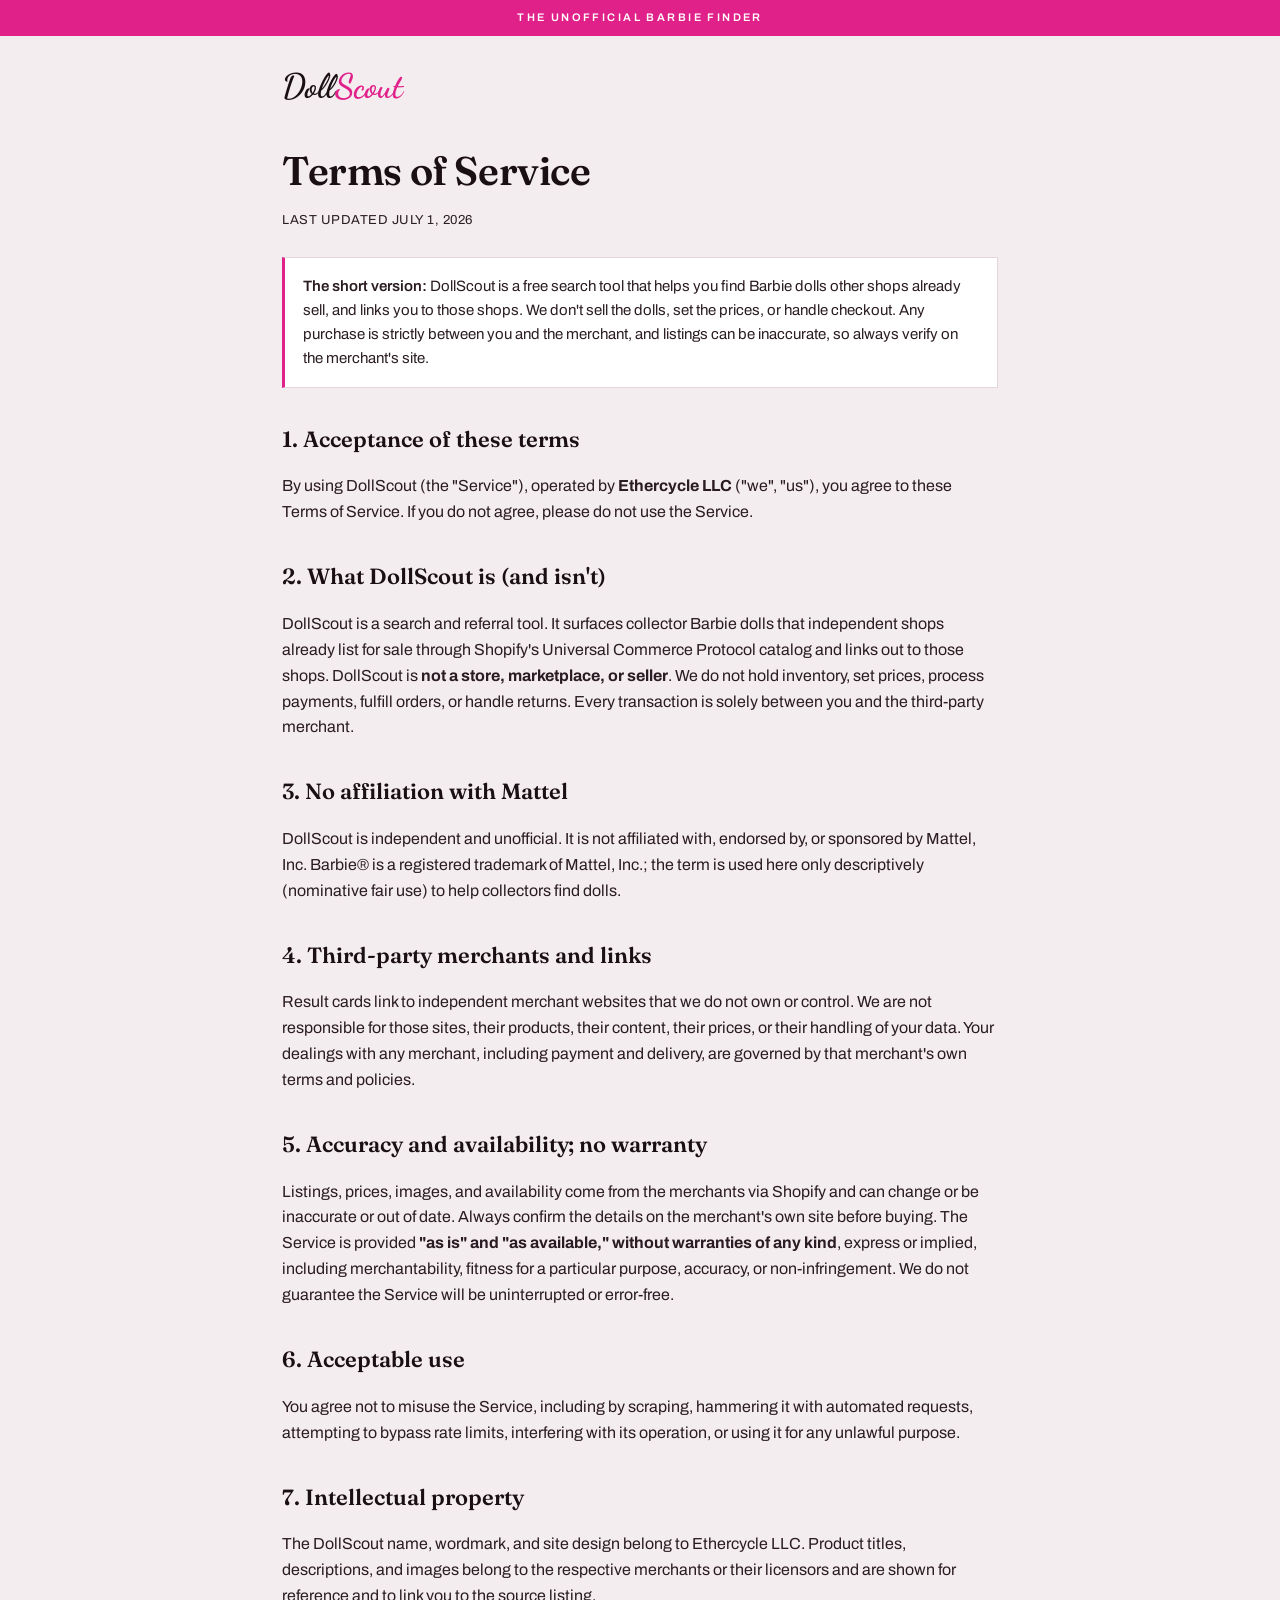
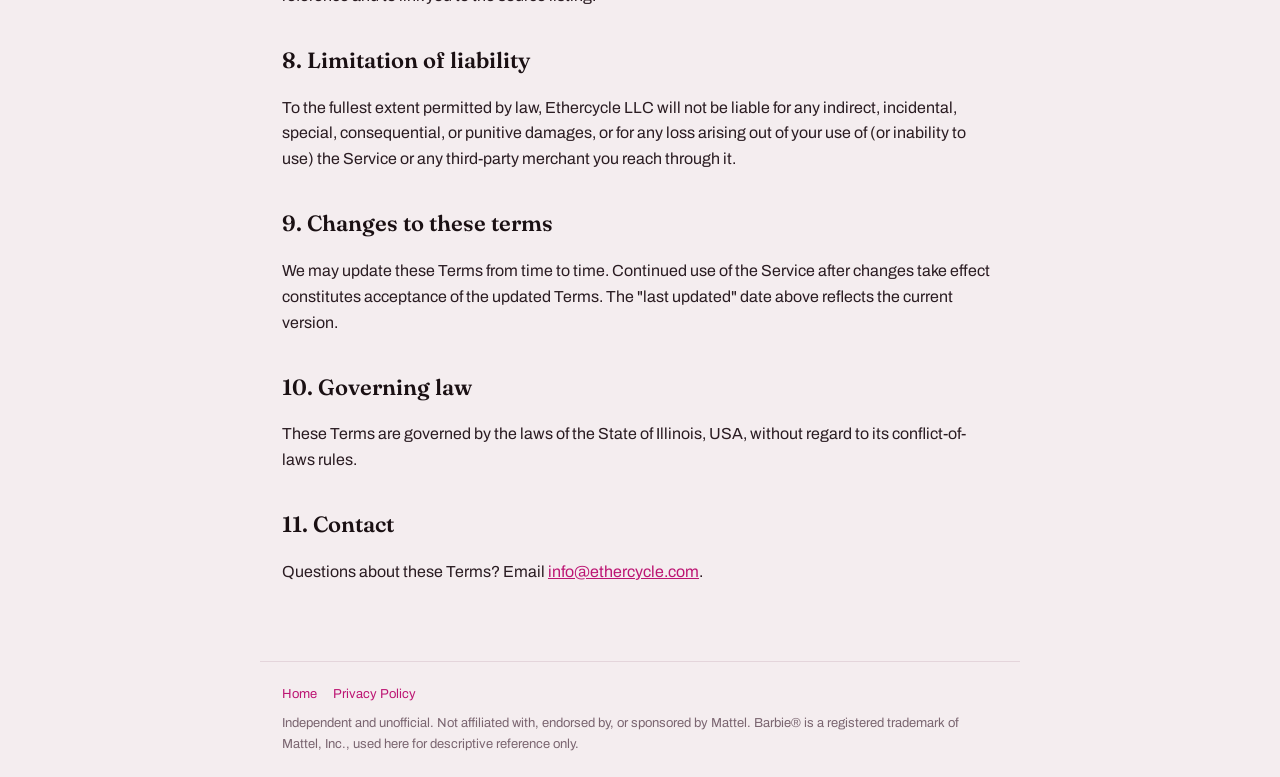
==== terms.html @ a91024cf "Initial commit: Magpie — UCP hobby product-finder boilerplate One Python file of engine, one HTML fi" ====
<!DOCTYPE html>
<html lang="en">
<head>
<meta charset="utf-8">
<meta name="viewport" content="width=device-width, initial-scale=1">
<title>Terms of Service — DollScout</title>
<link rel="icon" href="data:image/svg+xml,%3Csvg%20xmlns='http://www.w3.org/2000/svg'%20viewBox='0%200%20100%20100'%3E%3Ctext%20y='.9em'%20font-size='88'%3E💖%3C/text%3E%3C/svg%3E">
<meta name="description" content="The terms for using DollScout, the unofficial collector Barbie finder operated by Ethercycle LLC. A free search and referral tool, not a store.">
<meta name="robots" content="index, follow">
<meta name="theme-color" content="#f4edef">
<link rel="canonical" href="https://www.dollscout.com/terms">
<link rel="preconnect" href="https://fonts.googleapis.com">
<link rel="preconnect" href="https://fonts.gstatic.com" crossorigin>
<link href="https://fonts.googleapis.com/css2?family=Archivo:wght@400;500;600;700&family=Dancing+Script:wght@600;700&family=Fraunces:ital,opsz,wght@0,9..144,400;0,9..144,600;0,9..144,900;1,9..144,500&display=swap" rel="stylesheet">
<style>
  :root {
    --porcelain: #f4edef; --paper: #ffffff; --ink: #1a1013;
    --pink: #e0218a; --pink-deep: #bc1573; --mauve: #7a6570; --line: #e4d5db;
    --serif: "Fraunces", Georgia, serif; --sans: "Archivo", system-ui, sans-serif;
    --script: "Dancing Script", "Fraunces", cursive;
  }
  * { box-sizing: border-box; }
  html { -webkit-font-smoothing: antialiased; }
  body { margin: 0; background: var(--porcelain); color: var(--ink);
    font-family: var(--sans); font-size: 16px; line-height: 1.62; }
  a { color: var(--pink-deep); }
  .welcomemat { background: var(--pink); color: #fff; text-align: center;
    font-family: var(--sans); font-size: 11px; font-weight: 600; letter-spacing: .22em;
    text-transform: uppercase; padding: 9px 16px; }
  .masthead { max-width: 760px; margin: 0 auto; padding: 34px 22px 0; }
  .wordmark { font-family: var(--script); font-size: 34px; font-weight: 700;
    text-decoration: none; color: var(--ink); line-height: 1; }
  .wordmark em { font-style: normal; color: var(--pink); }
  .doc { max-width: 760px; margin: 0 auto; padding: 8px 22px 60px; }
  .doc h1 { font-family: var(--serif); font-weight: 600; font-size: 40px;
    letter-spacing: -.01em; margin: 26px 0 6px; }
  .updated { color: var(--mauve); font-size: 13px; letter-spacing: .04em;
    text-transform: uppercase; margin: 0 0 26px; }
  .doc h2 { font-family: var(--serif); font-weight: 600; font-size: 22px;
    margin: 34px 0 10px; }
  .doc p, .doc li { color: #2a1c22; }
  .doc ul { padding-left: 20px; }
  .doc li { margin: 6px 0; }
  .lede { background: var(--paper); border: 1px solid var(--line); border-left: 3px solid var(--pink);
    padding: 16px 18px; font-size: 15px; }
  .lede strong { font-weight: 600; }
  .foot { max-width: 760px; margin: 0 auto; padding: 22px; border-top: 1px solid var(--line);
    color: var(--mauve); font-size: 13px; }
  .foot a { color: var(--pink-deep); text-decoration: none; }
  .foot a:hover { text-decoration: underline; }
  .foot .nav { margin-bottom: 8px; }
  .foot .nav a { margin-right: 16px; }
</style>
</head>
<body>
<div class="welcomemat">The Unofficial Barbie Finder</div>
<div class="masthead"><a class="wordmark" href="/">Doll<em>Scout</em></a></div>

<main class="doc">
  <h1>Terms of Service</h1>
  <p class="updated">Last updated July 1, 2026</p>

  <p class="lede"><strong>The short version:</strong> DollScout is a free search tool that helps you
    find Barbie dolls other shops already sell, and links you to those shops. We don't sell the
    dolls, set the prices, or handle checkout. Any purchase is strictly between you and the
    merchant, and listings can be inaccurate, so always verify on the merchant's site.</p>

  <h2>1. Acceptance of these terms</h2>
  <p>By using DollScout (the "Service"), operated by <strong>Ethercycle LLC</strong> ("we", "us"),
    you agree to these Terms of Service. If you do not agree, please do not use the Service.</p>

  <h2>2. What DollScout is (and isn't)</h2>
  <p>DollScout is a search and referral tool. It surfaces collector Barbie dolls that independent
    shops already list for sale through Shopify's Universal Commerce Protocol catalog and links out
    to those shops. DollScout is <strong>not a store, marketplace, or seller</strong>. We do not
    hold inventory, set prices, process payments, fulfill orders, or handle returns. Every
    transaction is solely between you and the third-party merchant.</p>

  <h2>3. No affiliation with Mattel</h2>
  <p>DollScout is independent and unofficial. It is not affiliated with, endorsed by, or sponsored
    by Mattel, Inc. Barbie® is a registered trademark of Mattel, Inc.; the term is used here only
    descriptively (nominative fair use) to help collectors find dolls.</p>

  <h2>4. Third-party merchants and links</h2>
  <p>Result cards link to independent merchant websites that we do not own or control. We are not
    responsible for those sites, their products, their content, their prices, or their handling of
    your data. Your dealings with any merchant, including payment and delivery, are governed by that
    merchant's own terms and policies.</p>

  <h2>5. Accuracy and availability; no warranty</h2>
  <p>Listings, prices, images, and availability come from the merchants via Shopify and can change
    or be inaccurate or out of date. Always confirm the details on the merchant's own site before
    buying. The Service is provided <strong>"as is" and "as available," without warranties of any
    kind</strong>, express or implied, including merchantability, fitness for a particular purpose,
    accuracy, or non-infringement. We do not guarantee the Service will be uninterrupted or
    error-free.</p>

  <h2>6. Acceptable use</h2>
  <p>You agree not to misuse the Service, including by scraping, hammering it with automated
    requests, attempting to bypass rate limits, interfering with its operation, or using it for any
    unlawful purpose.</p>

  <h2>7. Intellectual property</h2>
  <p>The DollScout name, wordmark, and site design belong to Ethercycle LLC. Product titles,
    descriptions, and images belong to the respective merchants or their licensors and are shown for
    reference and to link you to the source listing.</p>

  <h2>8. Limitation of liability</h2>
  <p>To the fullest extent permitted by law, Ethercycle LLC will not be liable for any indirect,
    incidental, special, consequential, or punitive damages, or for any loss arising out of your use
    of (or inability to use) the Service or any third-party merchant you reach through it.</p>

  <h2>9. Changes to these terms</h2>
  <p>We may update these Terms from time to time. Continued use of the Service after changes take
    effect constitutes acceptance of the updated Terms. The "last updated" date above reflects the
    current version.</p>

  <h2>10. Governing law</h2>
  <p>These Terms are governed by the laws of the State of Illinois, USA, without regard to its
    conflict-of-laws rules.</p>

  <h2>11. Contact</h2>
  <p>Questions about these Terms? Email <a href="mailto:info@ethercycle.com">info@ethercycle.com</a>.</p>
</main>

<footer class="foot">
  <div class="nav">
    <a href="/">Home</a><a href="/privacy">Privacy Policy</a>
  </div>
  <div>Independent and unofficial. Not affiliated with, endorsed by, or sponsored by Mattel.
    Barbie® is a registered trademark of Mattel, Inc., used here for descriptive reference only.</div>
</footer>
</body>
</html>
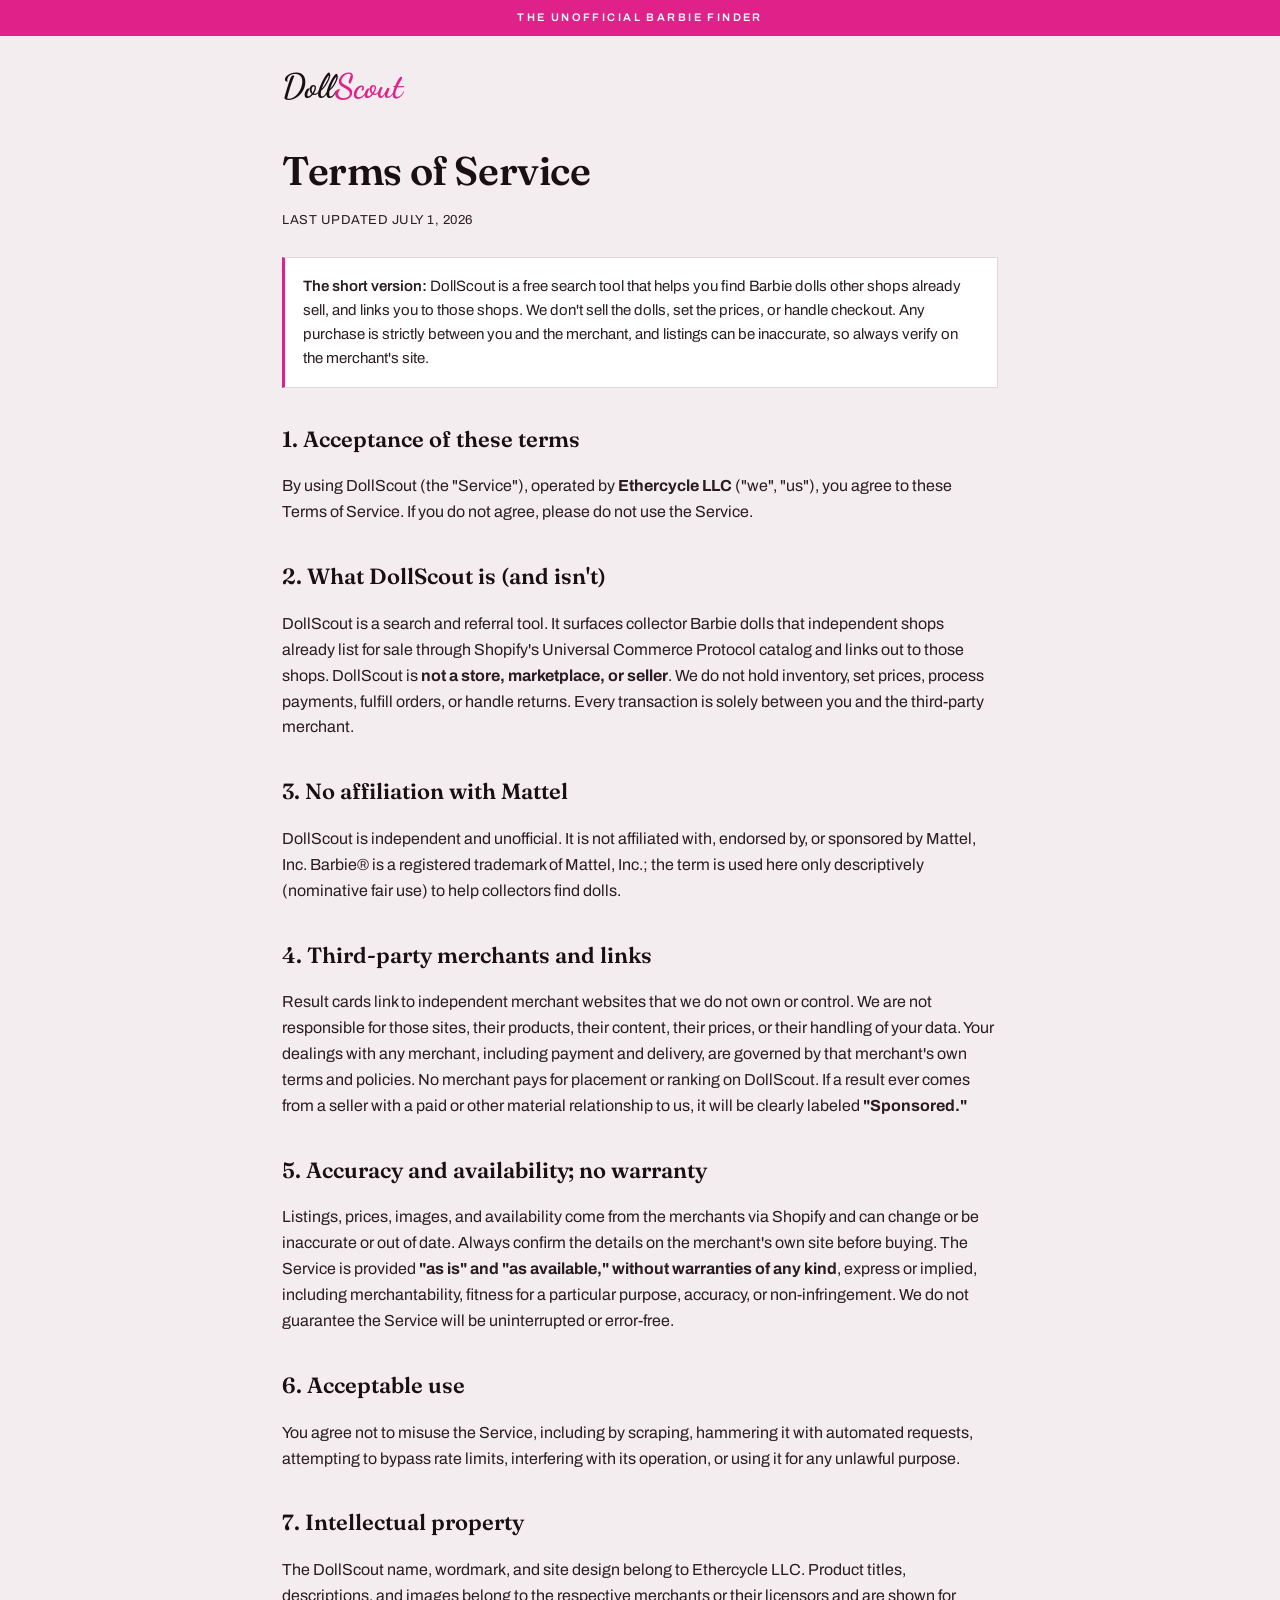
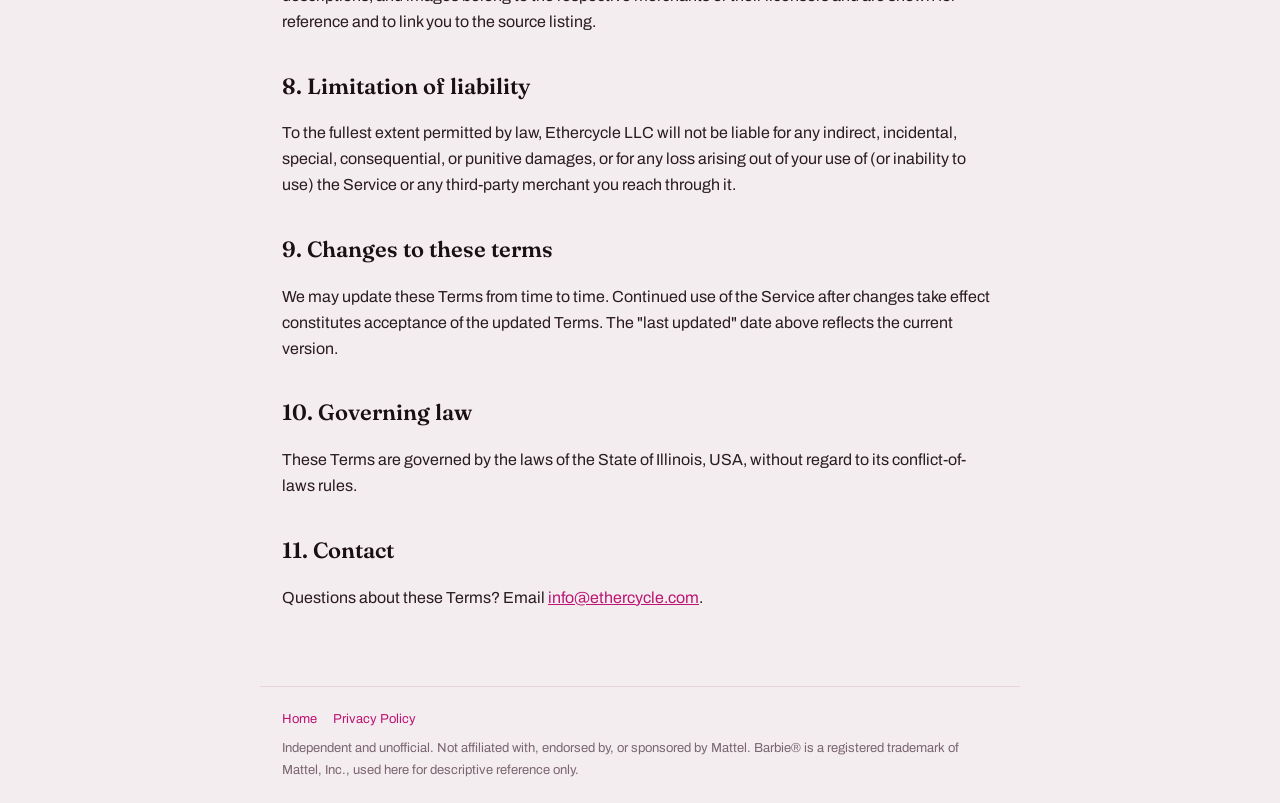
==== commit fa90e877: "feat: mandatory Sponsored label for sellers with paid relationships New SPONSORED_SELLERS knob in do" ====
--- a/terms.html
+++ b/terms.html
@@ -85,7 +85,9 @@
   <p>Result cards link to independent merchant websites that we do not own or control. We are not
     responsible for those sites, their products, their content, their prices, or their handling of
     your data. Your dealings with any merchant, including payment and delivery, are governed by that
-    merchant's own terms and policies.</p>
+    merchant's own terms and policies. No merchant pays for placement or ranking on DollScout. If a
+    result ever comes from a seller with a paid or other material relationship to us, it will be
+    clearly labeled <strong>"Sponsored."</strong></p>
 
   <h2>5. Accuracy and availability; no warranty</h2>
   <p>Listings, prices, images, and availability come from the merchants via Shopify and can change
